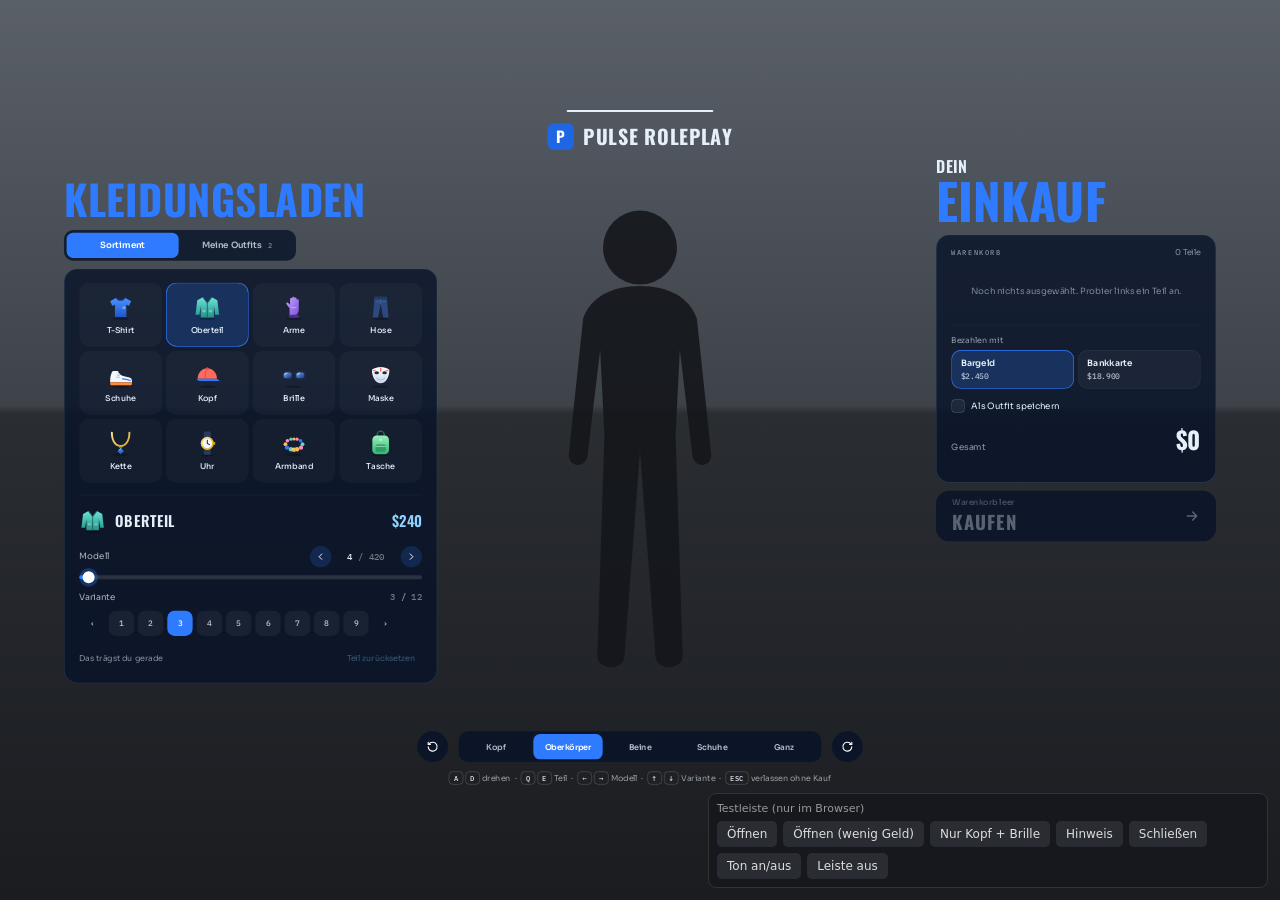
==== pulse_clothing/html/index.html @ 1df21f21 "Add pulse_clothing: clothing shop backend with outfits stored in the database ESX/oxmysql backend fo" ====
<!doctype html>
<html lang="de">
<head>
    <meta charset="utf-8">
    <title>Kleidungsladen</title>
    <link rel="stylesheet" href="css/style.css">
</head>
<body>
<div id="app" class="hidden">
    <!-- Illustrierte Icons -->
    <svg width="0" height="0" style="position:absolute" aria-hidden="true"><defs>
        <linearGradient id="gBlue" x1="0" y1="0" x2="0" y2="1"><stop offset="0" stop-color="#4A94FF"/><stop offset="1" stop-color="#1D57CC"/></linearGradient>
        <linearGradient id="gTeal" x1="0" y1="0" x2="0" y2="1"><stop offset="0" stop-color="#6FE3D6"/><stop offset="1" stop-color="#22948A"/></linearGradient>
        <linearGradient id="gPurple" x1="0" y1="0" x2="1" y2="1"><stop offset="0" stop-color="#C9A6FF"/><stop offset="1" stop-color="#7A4FD8"/></linearGradient>
        <linearGradient id="gLens" x1="0" y1="0" x2="1" y2="1"><stop offset="0" stop-color="#6FB0FF"/><stop offset="1" stop-color="#1A2B6E"/></linearGradient>
        <linearGradient id="gGold" x1="0" y1="0" x2="1" y2="1"><stop offset="0" stop-color="#FFE38A"/><stop offset="1" stop-color="#D9A21E"/></linearGradient>
        <linearGradient id="gGreen" x1="0" y1="0" x2="0" y2="1"><stop offset="0" stop-color="#9BF0BE"/><stop offset="1" stop-color="#2FB673"/></linearGradient>
        <linearGradient id="gPaper" x1="0" y1="0" x2="0" y2="1"><stop offset="0" stop-color="#FFFFFF"/><stop offset="1" stop-color="#C9D6EA"/></linearGradient>

        <symbol id="i-shirt" viewBox="0 0 64 64"><ellipse cx="32" cy="58" rx="19" ry="2.6" fill="#000" opacity=".28"/><path d="M22 10l-14 8 5 11 6-3v28h26V26l6 3 5-11-14-8c-1.5 3.5-5 6-10 6s-8.5-2.5-10-6z" fill="url(#gBlue)"/><path d="M22 10c1.5 3.5 5 6 10 6s8.5-2.5 10-6" stroke="#173F9E" stroke-width="2.4" fill="none"/><rect x="36" y="30" width="7" height="6" rx="1.5" fill="#fff" opacity=".35"/></symbol>
        <symbol id="i-jacket" viewBox="0 0 64 64"><ellipse cx="32" cy="58" rx="19" ry="2.6" fill="#000" opacity=".28"/><path d="M22 9l-13 7-4 33h9l3-21v27h30V28l3 21h9l-4-33-13-7-10 13z" fill="url(#gTeal)"/><path d="M22 9l10 13 10-13" fill="none" stroke="#16655E" stroke-width="2.4" stroke-linejoin="round"/><path d="M32 22v33" stroke="#16655E" stroke-width="2"/><rect x="21" y="38" width="7" height="5" rx="1.5" fill="#fff" opacity=".3"/><rect x="36" y="38" width="7" height="5" rx="1.5" fill="#fff" opacity=".3"/></symbol>
        <symbol id="i-glove" viewBox="0 0 64 64"><ellipse cx="32" cy="58" rx="19" ry="2.6" fill="#000" opacity=".28"/><path d="M22 52V34l-7-9c-1.8-2.4 1.2-5.2 3.4-3.2L23 26V13c0-3.2 5-3.2 5 0v11-14c0-3.2 5-3.2 5 0v14-12c0-3.2 5-3.2 5 0v13-9c0-3.2 5-3.2 5 0v21c0 7-3 11-7 13v1z" fill="url(#gPurple)"/><rect x="21" y="49" width="22" height="7" rx="2" fill="#4B2E9A"/><path d="M27 32c3 1.5 7 1.5 10 0" stroke="#fff" stroke-opacity=".45" stroke-width="2" fill="none" stroke-linecap="round"/></symbol>
        <symbol id="i-pants" viewBox="0 0 64 64"><ellipse cx="32" cy="58" rx="19" ry="2.6" fill="#000" opacity=".28"/><path d="M18 8h28l4 47h-12l-6-30-6 30H14z" fill="#2C4A7E"/><rect x="18" y="8" width="28" height="6" fill="#203A66"/><path d="M32 14v10" stroke="#4E70A8" stroke-width="1.6"/><path d="M21 18c3 2 6 2 8 0M35 18c2 2 5 2 8 0" stroke="#4E70A8" stroke-width="1.6" fill="none" stroke-linecap="round"/></symbol>
        <symbol id="i-shoes" viewBox="0 0 64 64"><ellipse cx="32" cy="58" rx="19" ry="2.6" fill="#000" opacity=".28"/><path d="M8 44c0-8 2-18 6-22h12c1 6 6 10 14 12l12 3c4 1 6 4 6 8v3H8z" fill="#F4F7FC"/><path d="M8 48h50v4c0 1.5-1.2 2.5-2.6 2.5H10.6C9.2 54.5 8 53.5 8 52z" fill="#FF8A3D"/><path d="M26 26l4 3M24 31l5 2M23 36l6 1" stroke="#9DB0CC" stroke-width="1.8" stroke-linecap="round"/><path d="M36 40c6 0 12 1 18 4" stroke="#2F7BFF" stroke-width="2.6" stroke-linecap="round" fill="none"/></symbol>
        <symbol id="i-cap" viewBox="0 0 64 64"><ellipse cx="32" cy="58" rx="19" ry="2.6" fill="#000" opacity=".28"/><path d="M10 40c0-14 10-24 22-24s22 10 22 24z" fill="#FF6B5A"/><path d="M32 16c-4 6-5 15-5 24" stroke="#E04E3E" stroke-width="2.2" fill="none"/><circle cx="32" cy="16" r="2.5" fill="#E04E3E"/><path d="M8 40h40c6 0 10 2 12 5H14c-3 0-6-2-6-5z" fill="#2F7BFF"/></symbol>
        <symbol id="i-glasses" viewBox="0 0 64 64"><ellipse cx="32" cy="58" rx="19" ry="2.6" fill="#000" opacity=".28"/><path d="M4 24l4 2M60 24l-4 2" stroke="#1A2B47" stroke-width="3" stroke-linecap="round"/><rect x="7" y="24" width="21" height="16" rx="6" fill="url(#gLens)" stroke="#1A2B47" stroke-width="2.6"/><rect x="36" y="24" width="21" height="16" rx="6" fill="url(#gLens)" stroke="#1A2B47" stroke-width="2.6"/><path d="M28 29c2.4-2.2 5.6-2.2 8 0" fill="none" stroke="#1A2B47" stroke-width="2.6"/><path d="M11 30l5-3M40 30l5-3" stroke="#fff" stroke-opacity=".75" stroke-width="2" stroke-linecap="round"/></symbol>
        <symbol id="i-mask" viewBox="0 0 64 64"><ellipse cx="32" cy="58" rx="19" ry="2.6" fill="#000" opacity=".28"/><path d="M12 19c6-4 13-6 20-6s14 2 20 6c0 17-8 31-20 31S12 36 12 19z" fill="url(#gPaper)"/><ellipse cx="23" cy="26" rx="5.2" ry="3.6" fill="#1A2B47"/><ellipse cx="41" cy="26" rx="5.2" ry="3.6" fill="#1A2B47"/><path d="M32 14v9" stroke="#FF6B5A" stroke-width="3"/><path d="M15 21l6 1M49 21l-6 1" stroke="#FF6B5A" stroke-width="2.4" stroke-linecap="round"/><path d="M23 38c3 3 6 4 9 4s6-1 9-4" stroke="#9DB0CC" stroke-width="2" fill="none" stroke-linecap="round"/></symbol>
        <symbol id="i-chain" viewBox="0 0 64 64"><ellipse cx="32" cy="58" rx="19" ry="2.6" fill="#000" opacity=".28"/><path d="M12 8c0 19 9 30 20 30s20-11 20-30" fill="none" stroke="url(#gGold)" stroke-width="4.5" stroke-dasharray="3.4 2.2" stroke-linecap="round"/><circle cx="32" cy="40" r="2.6" fill="none" stroke="#D9A21E" stroke-width="2"/><path d="M32 42l7 8-7 7-7-7z" fill="url(#gBlue)"/><path d="M29 47l3-3" stroke="#fff" stroke-opacity=".7" stroke-width="1.6" stroke-linecap="round"/></symbol>
        <symbol id="i-watch" viewBox="0 0 64 64"><ellipse cx="32" cy="60" rx="15" ry="2.2" fill="#000" opacity=".28"/><rect x="24" y="5" width="16" height="15" rx="3" fill="#2B3A55"/><rect x="24" y="44" width="16" height="14" rx="3" fill="#2B3A55"/><circle cx="32" cy="32" r="15" fill="url(#gGold)"/><circle cx="32" cy="32" r="11" fill="#F4F7FC"/><path d="M32 25v7l5 3" stroke="#1A2B47" stroke-width="2.4" stroke-linecap="round" fill="none"/><rect x="46" y="29" width="4" height="6" rx="1" fill="#D9A21E"/></symbol>
        <symbol id="i-bracelet" viewBox="0 0 64 64"><ellipse cx="32" cy="58" rx="19" ry="2.6" fill="#000" opacity=".28"/><ellipse cx="32" cy="34" rx="20" ry="12" fill="none" stroke="#2B3A55" stroke-width="2"/><circle cx="25" cy="22.5" r="3.6" fill="#5FD3C6"/><circle cx="32" cy="22" r="3.6" fill="#FFB85C"/><circle cx="39" cy="22.5" r="3.6" fill="#FF8FB8"/><circle cx="47" cy="26" r="4" fill="#2F7BFF"/><circle cx="17" cy="26" r="4" fill="#FF8FB8"/><circle cx="12.5" cy="34" r="4.4" fill="#FFB85C"/><circle cx="51.5" cy="34" r="4.4" fill="#5FD3C6"/><circle cx="16" cy="42" r="4.8" fill="#2F7BFF"/><circle cx="48" cy="42" r="4.8" fill="#FF8FB8"/><circle cx="25" cy="45.5" r="5" fill="#5FD3C6"/><circle cx="39" cy="45.5" r="5" fill="#FFB85C"/><circle cx="32" cy="46.5" r="5.2" fill="url(#gGold)"/></symbol>
        <symbol id="i-bag" viewBox="0 0 64 64"><ellipse cx="32" cy="59" rx="19" ry="2.6" fill="#000" opacity=".28"/><path d="M24 15v-3a8 8 0 0 1 16 0v3" fill="none" stroke="#1F7A4D" stroke-width="3"/><rect x="13" y="14" width="38" height="43" rx="10" fill="url(#gGreen)"/><rect x="20" y="34" width="24" height="17" rx="5" fill="#1F7A4D" opacity=".55"/><path d="M20 39h24" stroke="#9BF0BE" stroke-width="1.6"/><rect x="29" y="22" width="6" height="4" rx="1" fill="#fff" opacity=".55"/></symbol>
    </defs></svg>

    <div class="stage">
        <!-- Marke -->
        <header class="brand">
            <i class="brand-line"></i>
            <div class="brand-row">
                <span class="logo" id="logo"><span class="lp">P</span></span>
                <span class="brand-name" id="brandName">PULSE ROLEPLAY</span>
            </div>
        </header>

        <!-- Links: Auswahl -->
        <div class="col left">
            <h1 class="title" id="shopTitle">KLEIDUNGSLADEN</h1>

            <div class="seg tabs" id="tabs" role="tablist">
                <i class="seg-hl" id="tabHl"></i>
                <button type="button" role="tab" data-tab="shop" class="on">Sortiment</button>
                <button type="button" role="tab" data-tab="outfits">Meine Outfits <b class="cnt" id="outfitCount">0</b></button>
            </div>

            <section class="panel pick">
                <div class="view" id="viewShop">
                    <div class="tiles" id="tiles"></div>

                    <div class="editor">
                        <div class="ed-head">
                            <svg class="ed-ic" width="40" height="40" viewBox="0 0 64 64" aria-hidden="true"><use id="edIcon" href="#i-jacket"/></svg>
                            <span class="ed-name" id="edName">OBERTEIL</span>
                            <span class="ed-price" id="edPrice">$0</span>
                        </div>

                        <div class="row">
                            <div class="row-top">
                                <label for="mdl">Modell</label>
                                <div class="stepper">
                                    <button type="button" class="arr" data-step="-1" aria-label="Vorheriges Modell"><svg width="14" height="14" viewBox="0 0 24 24" fill="none" stroke="currentColor" stroke-width="2.4" stroke-linecap="round" stroke-linejoin="round" aria-hidden="true"><path d="M15 5l-7 7 7 7"/></svg></button>
                                    <span class="num"><b id="dNum">0</b><span> / <span id="dMax">0</span></span></span>
                                    <button type="button" class="arr" data-step="1" aria-label="Nächstes Modell"><svg width="14" height="14" viewBox="0 0 24 24" fill="none" stroke="currentColor" stroke-width="2.4" stroke-linecap="round" stroke-linejoin="round" aria-hidden="true"><path d="M9 5l7 7-7 7"/></svg></button>
                                </div>
                            </div>
                            <input id="mdl" type="range" min="0" max="10" value="0">
                        </div>

                        <div class="row">
                            <div class="row-top">
                                <span>Variante</span>
                                <span class="num dim"><span id="tNum">1</span> / <span id="tMax">1</span></span>
                            </div>
                            <div class="chips" id="chips"></div>
                        </div>

                        <div class="ed-foot">
                            <span id="edState">Das trägst du gerade</span>
                            <button type="button" class="link" id="btnRevert">Teil zurücksetzen</button>
                        </div>
                    </div>
                </div>

                <div class="view" id="viewOutfits" hidden>
                    <div class="outfits" id="outfits"></div>
                    <p class="hint">Outfits speicherst du rechts beim Bezahlen. Anziehen ist hier kostenlos.</p>
                </div>
            </section>
        </div>

        <!-- Kamera -->
        <div class="cam">
            <button type="button" class="rnd" data-rot="-1" aria-label="Nach links drehen"><svg width="20" height="20" viewBox="0 0 24 24" fill="none" stroke="currentColor" stroke-width="2" stroke-linecap="round" stroke-linejoin="round" aria-hidden="true"><path d="M4 12a8 8 0 1 0 2.4-5.7"/><path d="M4 4v4h4"/></svg></button>
            <div class="seg" id="camSeg">
                <i class="seg-hl" id="camHl"></i>
                <button type="button" data-cam="head">Kopf</button>
                <button type="button" data-cam="body" class="on">Oberkörper</button>
                <button type="button" data-cam="legs">Beine</button>
                <button type="button" data-cam="feet">Schuhe</button>
                <button type="button" data-cam="full">Ganz</button>
            </div>
            <button type="button" class="rnd" data-rot="1" aria-label="Nach rechts drehen"><svg width="20" height="20" viewBox="0 0 24 24" fill="none" stroke="currentColor" stroke-width="2" stroke-linecap="round" stroke-linejoin="round" aria-hidden="true"><path d="M20 12a8 8 0 1 1-2.4-5.7"/><path d="M20 4v4h-4"/></svg></button>
        </div>
        <p class="keys"><kbd>A</kbd> <kbd>D</kbd> drehen &nbsp;·&nbsp; <kbd>Q</kbd> <kbd>E</kbd> Teil &nbsp;·&nbsp; <kbd>←</kbd> <kbd>→</kbd> Modell &nbsp;·&nbsp; <kbd>↑</kbd> <kbd>↓</kbd> Variante &nbsp;·&nbsp; <kbd>ESC</kbd> verlassen ohne Kauf</p>

        <!-- Rechts: Einkauf -->
        <div class="col right">
            <span class="kick">DEIN</span>
            <span class="title">EINKAUF</span>

            <section class="panel cart">
                <div class="cart-head"><span class="mk">WARENKORB</span><span id="cartCount">0 Teile</span></div>
                <div class="cart-list" id="cartList"></div>

                <div class="pay">
                    <span class="lbl">Bezahlen mit</span>
                    <div class="pay-grid">
                        <button type="button" class="pm on" data-pay="cash"><b>Bargeld</b><span id="cash">$0</span></button>
                        <button type="button" class="pm" data-pay="bank"><b>Bankkarte</b><span id="bank">$0</span></button>
                    </div>
                </div>

                <div class="save">
                    <label class="chk"><input type="checkbox" id="saveChk"><i class="box"><svg width="12" height="12" viewBox="0 0 24 24" fill="none" stroke="#fff" stroke-width="3.4" stroke-linecap="round" stroke-linejoin="round" aria-hidden="true"><path d="M5 12.5l4.5 4.5L19 7.5"/></svg></i>Als Outfit speichern</label>
                    <div class="save-in" id="saveIn"><input type="text" id="outfitName" maxlength="24" placeholder="z. B. Freizeit" aria-label="Name des Outfits" spellcheck="false"></div>
                </div>

                <div class="total"><span>Gesamt</span><b id="total">$0</b></div>
                <span class="err" id="payErr"></span>
            </section>

            <button type="button" class="go" id="btnBuy" disabled>
                <span><small id="buySmall">Warenkorb leer</small><b>KAUFEN</b></span>
                <svg width="24" height="24" viewBox="0 0 24 24" fill="none" stroke="currentColor" stroke-width="2.2" stroke-linecap="round" stroke-linejoin="round" aria-hidden="true"><path d="M5 12h14M13 6l6 6-6 6"/></svg>
            </button>
        </div>

        <div class="toasts" id="toasts"></div>
    </div>
</div>

<script src="js/core.js"></script>
<script src="js/app.js"></script>
</body>
</html>
---- pulse_clothing/html/css/style.css ----
/* Kleidungsladen · style.css
   Für FiveM (CEF): Animationen nur über transform und opacity, kein backdrop-filter. */

@font-face { font-family: 'Sora'; src: url(../fonts/sora-latin-400-normal.woff2) format('woff2'); font-weight: 400; }
@font-face { font-family: 'Sora'; src: url(../fonts/sora-latin-500-normal.woff2) format('woff2'); font-weight: 500; }
@font-face { font-family: 'Sora'; src: url(../fonts/sora-latin-600-normal.woff2) format('woff2'); font-weight: 600; }
@font-face { font-family: 'Oswald'; src: url(../fonts/oswald-latin-600-normal.woff2) format('woff2'); font-weight: 600; }
@font-face { font-family: 'Oswald'; src: url(../fonts/oswald-latin-700-normal.woff2) format('woff2'); font-weight: 700; }
@font-face { font-family: 'Plex Mono'; src: url(../fonts/ibm-plex-mono-latin-500-normal.woff2) format('woff2'); font-weight: 500; }

:root {
    --s: 1;
    --blue: #2F7BFF;
    --blue-h: #3B86FF;
    --blue-d: #1F66E5;
    --ice: #8FD3FF;
    --text: #E6F0FB;
    --dim: rgba(230, 240, 251, 0.62);
    --faint: rgba(230, 240, 251, 0.45);
    --coral: #FF7A8A;
    --panel: rgba(8, 19, 40, 0.8);
    --line: rgba(143, 211, 255, 0.16);
    --ease: cubic-bezier(.22, .8, .24, 1);
    --spring: cubic-bezier(.34, 1.4, .5, 1);
}

* { box-sizing: border-box; margin: 0; padding: 0; }
html, body { width: 100%; height: 100%; overflow: hidden; background: transparent; }
body { font-family: 'Sora', system-ui, sans-serif; color: var(--text); -webkit-font-smoothing: antialiased; user-select: none; }
button, input { font: inherit; color: inherit; }
button { border: 0; background: none; cursor: pointer; transition: background-color .22s ease, box-shadow .22s ease, color .22s ease, transform .18s var(--ease), opacity .22s ease; }
button:active:not(:disabled) { transform: scale(.96); }
button:focus-visible, input:focus-visible { outline: 2px solid var(--ice); outline-offset: 2px; }
svg { display: block; }
[hidden] { display: none !important; }

#app { position: fixed; inset: 0; }
#app.hidden { visibility: hidden; }

/* 1920×1080 Bühne, skaliert auf jede Auflösung */
.stage {
    position: absolute; left: 50%; top: 50%; width: 1920px; height: 1080px;
    transform: translate(-50%, -50%) scale(var(--s));
}

/* ---------- Marke ---------- */
.brand { position: absolute; left: 0; right: 0; top: 30px; display: flex; flex-direction: column; align-items: center; gap: 14px; pointer-events: none; }
.brand-line { width: 220px; height: 3px; border-radius: 2px; background: var(--text); transform-origin: center; }
.brand-row { display: flex; align-items: center; gap: 14px; }
.logo { position: relative; width: 40px; height: 40px; border-radius: 10px; overflow: hidden; display: grid; place-items: center; }
.logo img { width: 100%; height: 100%; object-fit: contain; }
.logo.fb { background: var(--blue-d); }
.logo .lp { display: none; font-family: 'Oswald', sans-serif; font-weight: 700; font-size: 23px; color: #fff; }
.logo.fb .lp { display: block; }
.brand-name { font-family: 'Oswald', sans-serif; font-weight: 700; font-size: 30px; letter-spacing: 0.04em; }

/* ---------- Spalten ---------- */
.col { position: absolute; top: 96px; display: flex; flex-direction: column; }
.col.left { left: 96px; width: 560px; }
.col.right { right: 96px; width: 420px; }
.title { font-family: 'Oswald', sans-serif; font-weight: 700; font-size: 74px; line-height: .9; color: var(--blue); }
.col.left .title { margin-top: 40px; font-size: 62px; letter-spacing: .01em; }
.kick { font-family: 'Oswald', sans-serif; font-weight: 600; font-size: 24px; letter-spacing: .02em; }

.panel { position: relative; background: var(--panel); border: 1px solid var(--line); border-radius: 20px; }

/* Einblenden */
.col.left, .col.right, .cam, .keys, .brand { opacity: 0; transition: opacity .45s ease, transform .55s var(--ease); }
.col.left { transform: translateX(-36px); }
.col.right { transform: translateX(36px); }
.cam, .keys { transform: translateY(24px); }
.brand { transform: translateY(-14px); }
#app.open .col.left, #app.open .col.right, #app.open .cam, #app.open .keys, #app.open .brand { opacity: 1; transform: none; }
#app.open .col.right { transition-delay: .06s; }
#app.open .cam, #app.open .keys { transition-delay: .12s; }

/* ---------- Segment-Schalter mit gleitender Markierung ---------- */
.seg { position: relative; display: flex; gap: 4px; padding: 4px; background: var(--panel); border-radius: 14px; }
.seg button { position: relative; z-index: 1; height: 38px; padding: 0; border-radius: 10px; font-size: 13px; font-weight: 600; color: rgba(230, 240, 251, .75); }
.seg button.on { color: #fff; }
.seg button:not(.on):hover { color: #fff; background: rgba(255, 255, 255, .05); }
.seg-hl { position: absolute; left: 4px; top: 4px; height: 38px; border-radius: 10px; background: var(--blue); transition: transform .38s var(--ease); }
.tabs { margin-top: 18px; align-self: flex-start; }
.tabs button { width: 168px; }
.tabs .seg-hl { width: 168px; }
.cnt { margin-left: 6px; font-family: 'Plex Mono', monospace; font-size: 11px; font-weight: 500; opacity: .7; }

/* ---------- Auswahl ---------- */
.pick { margin-top: 12px; padding: 20px 22px 22px; }
.view { animation: viewIn .35s var(--ease) both; }
@keyframes viewIn { from { opacity: 0; transform: translateY(8px); } to { opacity: 1; transform: none; } }

.tiles { display: grid; grid-template-columns: repeat(4, minmax(0, 1fr)); gap: 6px; }
.tile {
    position: relative; height: 96px; border-radius: 16px; display: flex; flex-direction: column; align-items: center; justify-content: center; gap: 6px;
    background: rgba(255, 255, 255, .03); box-shadow: inset 0 0 0 1px transparent;
    animation: tileIn .45s var(--ease) both; animation-delay: calc(var(--i) * 25ms + .1s);
}
.tile svg { transition: transform .3s var(--spring); }
.tile:hover { background: rgba(143, 211, 255, .08); }
.tile:hover svg { transform: translateY(-2px) scale(1.06); }
.tile.on { background: rgba(47, 123, 255, .22); box-shadow: inset 0 0 0 1px var(--blue); }
.tile span { font-size: 12px; font-weight: 500; }
.tile .dot { position: absolute; right: 9px; top: 9px; width: 7px; height: 7px; border-radius: 50%; background: var(--ice); opacity: 0; transform: scale(.3); transition: opacity .25s ease, transform .3s var(--spring); }
.tile.changed .dot { opacity: 1; transform: none; }
@keyframes tileIn { from { opacity: 0; transform: translateY(10px) scale(.96); } to { opacity: 1; transform: none; } }

.editor { margin-top: 18px; padding-top: 18px; border-top: 1px solid rgba(143, 211, 255, .1); display: flex; flex-direction: column; gap: 18px; }
.ed-head { display: flex; align-items: center; gap: 14px; }
.ed-head.swap .ed-ic, .ed-head.swap .ed-name { animation: swapIn .35s var(--ease) both; }
@keyframes swapIn { from { opacity: 0; transform: translateX(-8px); } to { opacity: 1; transform: none; } }
.ed-name { flex: 1; font-family: 'Oswald', sans-serif; font-weight: 600; font-size: 22px; letter-spacing: .03em; }
.ed-price { font-family: 'Oswald', sans-serif; font-weight: 600; font-size: 22px; color: var(--ice); }

.row { display: flex; flex-direction: column; gap: 12px; }
.row-top { display: flex; align-items: center; justify-content: space-between; font-size: 13px; color: rgba(230, 240, 251, .72); }
.stepper { display: flex; align-items: center; gap: 6px; }
.arr { width: 32px; height: 32px; border-radius: 50%; display: grid; place-items: center; background: rgba(47, 123, 255, .18); color: #fff; }
.arr:hover { background: rgba(47, 123, 255, .34); }
.num { min-width: 92px; text-align: center; font-family: 'Plex Mono', monospace; font-size: 14px; color: var(--text); }
.num > span { color: var(--faint); }
.num.dim { min-width: 0; font-size: 13px; color: var(--dim); }
#dNum { display: inline-block; font-weight: 500; }
#dNum.bump { animation: bump .28s var(--spring); }
@keyframes bump { from { transform: translateY(-4px); opacity: .4; } to { transform: none; opacity: 1; } }

input[type=range] { -webkit-appearance: none; appearance: none; width: 100%; height: 6px; border-radius: 3px; outline: none; cursor: pointer; background: linear-gradient(90deg, var(--blue) var(--p, 0%), rgba(255, 255, 255, .12) var(--p, 0%)); }
input[type=range]::-webkit-slider-thumb { -webkit-appearance: none; width: 18px; height: 18px; border-radius: 50%; background: #fff; box-shadow: 0 0 0 5px rgba(47, 123, 255, .3); transition: box-shadow .2s ease, transform .2s var(--spring); }
input[type=range]:hover::-webkit-slider-thumb { box-shadow: 0 0 0 8px rgba(47, 123, 255, .3); }
input[type=range]:active::-webkit-slider-thumb { transform: scale(1.1); }

.chips { display: flex; flex-wrap: wrap; gap: 6px; }
.chip { width: 38px; height: 38px; border-radius: 11px; font-family: 'Plex Mono', monospace; font-size: 12px; font-weight: 500; background: rgba(255, 255, 255, .05); color: rgba(230, 240, 251, .8); }
.chip:hover { background: rgba(143, 211, 255, .14); }
.chip.on { background: var(--blue); color: #fff; }
.chip.nav { color: var(--ice); background: transparent; }

.ed-foot { display: flex; justify-content: space-between; align-items: center; font-size: 12px; color: rgba(230, 240, 251, .55); }
.link { height: 30px; padding: 0 10px; border-radius: 8px; color: var(--ice); font-size: 12px; }
.link:hover { background: rgba(143, 211, 255, .1); }
.link:disabled { opacity: .35; cursor: default; }

/* Outfits */
.outfits { display: flex; flex-direction: column; gap: 6px; }
.of { display: flex; align-items: center; gap: 14px; height: 64px; padding: 0 12px; border-radius: 14px; background: rgba(255, 255, 255, .03); animation: listIn .38s var(--ease) both; animation-delay: calc(var(--i) * 40ms); }
.of.out { animation: listOut .28s ease both; }
.of-ics { display: flex; gap: 2px; }
.of-txt { flex: 1; min-width: 0; display: flex; flex-direction: column; gap: 3px; }
.of-txt b { font-size: 14px; font-weight: 500; overflow: hidden; text-overflow: ellipsis; white-space: nowrap; }
.of-txt span { font-size: 12px; color: rgba(230, 240, 251, .5); }
.wear { height: 34px; padding: 0 14px; border-radius: 10px; background: rgba(47, 123, 255, .2); font-size: 12px; font-weight: 600; }
.wear:hover { background: rgba(47, 123, 255, .38); }
.x { width: 34px; height: 34px; border-radius: 50%; display: grid; place-items: center; color: rgba(230, 240, 251, .5); }
.x:hover { color: var(--coral); background: rgba(255, 122, 138, .1); }
.empty { padding: 26px 0; text-align: center; font-size: 13px; color: rgba(230, 240, 251, .5); }
.hint { margin-top: 12px; font-size: 12px; line-height: 1.5; color: rgba(230, 240, 251, .5); }
@keyframes listIn { from { opacity: 0; transform: translateX(-10px); } to { opacity: 1; transform: none; } }
@keyframes listOut { to { opacity: 0; transform: translateX(16px); } }

/* ---------- Kamera ---------- */
.cam { position: absolute; left: 560px; width: 800px; top: 962px; display: flex; justify-content: center; align-items: center; gap: 16px; }
.cam .seg button { width: 104px; font-size: 12px; }
.cam .seg-hl { width: 104px; }
.rnd { width: 46px; height: 46px; border-radius: 50%; display: grid; place-items: center; background: var(--panel); color: #fff; }
.rnd:hover { background: rgba(47, 123, 255, .35); }
.keys { position: absolute; left: 0; right: 0; top: 1022px; text-align: center; font-size: 12px; color: rgba(230, 240, 251, .6); }
kbd { display: inline-block; min-width: 22px; padding: 2px 6px; border: 1px solid rgba(255, 255, 255, .22); border-radius: 6px; font-family: 'Plex Mono', monospace; font-size: 11px; color: var(--text); }

/* ---------- Warenkorb ---------- */
.cart { margin-top: 18px; padding: 18px 22px 20px; display: flex; flex-direction: column; gap: 16px; }
.cart-head { display: flex; justify-content: space-between; align-items: baseline; font-size: 12px; color: rgba(230, 240, 251, .55); }
.mk { font-family: 'Plex Mono', monospace; font-size: 11px; letter-spacing: .12em; }
.cart-list { display: flex; flex-direction: column; gap: 4px; min-height: 64px; max-height: 300px; overflow-y: auto; }
.cart-list::-webkit-scrollbar { width: 3px; }
.cart-list::-webkit-scrollbar-thumb { background: rgba(143, 211, 255, .25); border-radius: 2px; }
.ci { flex: none; display: flex; align-items: center; gap: 12px; height: 56px; padding: 0 6px 0 8px; border-radius: 14px; background: rgba(255, 255, 255, .03); animation: listIn .35s var(--ease) both; }
.ci.out { animation: listOut .26s ease both; }
.ci-txt { flex: 1; min-width: 0; display: flex; flex-direction: column; gap: 2px; }
.ci-txt b { font-size: 14px; font-weight: 500; }
.ci-txt span { font-family: 'Plex Mono', monospace; font-size: 11px; color: rgba(230, 240, 251, .5); }
.ci-p { font-family: 'Plex Mono', monospace; font-size: 14px; }

.pay { display: flex; flex-direction: column; gap: 8px; padding-top: 14px; border-top: 1px solid rgba(143, 211, 255, .1); }
.lbl { font-size: 12px; color: rgba(230, 240, 251, .6); }
.pay-grid { display: grid; grid-template-columns: repeat(2, minmax(0, 1fr)); gap: 6px; }
.pm { height: 58px; padding: 0 14px; border-radius: 14px; display: flex; flex-direction: column; align-items: flex-start; justify-content: center; gap: 3px; background: rgba(255, 255, 255, .04); box-shadow: inset 0 0 0 1px rgba(255, 255, 255, .06); text-align: left; }
.pm:hover { background: rgba(143, 211, 255, .07); }
.pm.on { background: rgba(47, 123, 255, .22); box-shadow: inset 0 0 0 1px var(--blue); }
.pm b { font-size: 13px; font-weight: 600; }
.pm span { font-family: 'Plex Mono', monospace; font-size: 12px; opacity: .75; }
.pm.low span { color: var(--coral); opacity: 1; }

.save { display: flex; flex-direction: column; gap: 8px; }
.chk { display: flex; align-items: center; gap: 10px; font-size: 13px; cursor: pointer; }
.chk input { position: absolute; opacity: 0; pointer-events: none; }
.box { width: 20px; height: 20px; border-radius: 6px; display: grid; place-items: center; background: rgba(255, 255, 255, .06); box-shadow: inset 0 0 0 1px rgba(143, 211, 255, .3); transition: background-color .2s ease, box-shadow .2s ease; }
.box svg { opacity: 0; transform: scale(.4); transition: opacity .2s ease, transform .25s var(--spring); }
.chk input:checked + .box { background: var(--blue); box-shadow: inset 0 0 0 1px var(--blue); }
.chk input:checked + .box svg { opacity: 1; transform: none; }
.chk input:focus-visible + .box { outline: 2px solid var(--ice); outline-offset: 2px; }
.save-in { display: none; }
.save-in.on { display: block; animation: viewIn .3s var(--ease) both; }
.save-in input { width: 100%; height: 42px; padding: 0 14px; border-radius: 12px; background: rgba(255, 255, 255, .05); border: 1px solid rgba(143, 211, 255, .2); font-size: 14px; outline: none; transition: border-color .22s ease; user-select: text; }
.save-in input:focus { border-color: rgba(47, 123, 255, .75); }
.save-in input.need { border-color: var(--coral); }
.save-in input::placeholder { color: rgba(230, 240, 251, .35); }

.total { display: flex; justify-content: space-between; align-items: baseline; padding-top: 6px; font-size: 13px; color: rgba(230, 240, 251, .6); }
.total b { font-family: 'Oswald', sans-serif; font-weight: 700; font-size: 36px; line-height: 1; color: var(--text); }
.total b.bump { animation: bump .3s var(--spring); }
.err { min-height: 16px; margin-top: -8px; text-align: right; font-size: 12px; color: var(--coral); opacity: 0; transition: opacity .2s ease; }
.err.on { opacity: 1; }

.go { position: relative; overflow: hidden; margin-top: 12px; height: 76px; padding: 0 24px; border-radius: 20px; display: flex; align-items: center; justify-content: space-between; text-align: left; background: var(--blue); color: #fff; font-family: 'Oswald', sans-serif; font-size: 28px; letter-spacing: .06em; }
.go span { display: flex; flex-direction: column; gap: 2px; }
.go small { font-family: 'Sora', sans-serif; font-size: 12px; font-weight: 500; letter-spacing: 0; opacity: .8; }
.go b { font-weight: 700; }
.go svg { transition: transform .3s var(--spring); }
.go:not(:disabled):hover { background: var(--blue-h); }
.go:not(:disabled):hover svg { transform: translateX(4px); }
.go:disabled { background: var(--panel); color: rgba(230, 240, 251, .35); cursor: not-allowed; }
.go.busy::after { content: ''; position: absolute; left: 0; bottom: 0; width: 100%; height: 3px; background: rgba(255, 255, 255, .7); transform-origin: left; animation: busy 1s ease-in-out infinite; }
@keyframes busy { 0% { transform: scaleX(0); } 60% { transform: scaleX(1); opacity: 1; } 100% { transform: scaleX(1); opacity: 0; } }

/* ---------- Hinweise ---------- */
.toasts { position: absolute; left: 0; right: 0; top: 120px; display: flex; flex-direction: column; align-items: center; gap: 8px; pointer-events: none; }
.toast { display: flex; align-items: center; gap: 12px; padding: 13px 20px 13px 14px; border-radius: 16px; background: rgba(8, 19, 40, .94); border: 1px solid rgba(143, 211, 255, .28); font-size: 14px; animation: toastIn .4s var(--spring) both; }
.toast.out { animation: toastOut .3s ease both; }
.toast .t-ic { width: 26px; height: 26px; border-radius: 50%; display: grid; place-items: center; background: var(--blue); }
.toast.error .t-ic { background: var(--coral); }
@keyframes toastIn { from { opacity: 0; transform: translateY(-14px) scale(.96); } to { opacity: 1; transform: none; } }
@keyframes toastOut { to { opacity: 0; transform: translateY(-10px); } }

/* ---------- nur im Browser ---------- */
body.is-browser { background: linear-gradient(180deg, #5A6068 0%, #3E434A 45%, #2A2D32 46%, #1A1C20 100%); }
.ped-ph { position: absolute; left: 800px; top: 150px; width: 320px; height: 770px; opacity: .9; }
.testbar { position: fixed; right: 12px; bottom: 12px; z-index: 99; display: flex; flex-wrap: wrap; gap: 6px; max-width: 560px; padding: 8px; border-radius: 8px; background: #16181d; border: 1px solid #333; font: 12px system-ui, sans-serif; }
.testbar b { width: 100%; font-size: 11px; color: #999; font-weight: 500; }
.testbar button { padding: 6px 10px; border-radius: 5px; background: #2a2c33; color: #ddd; }
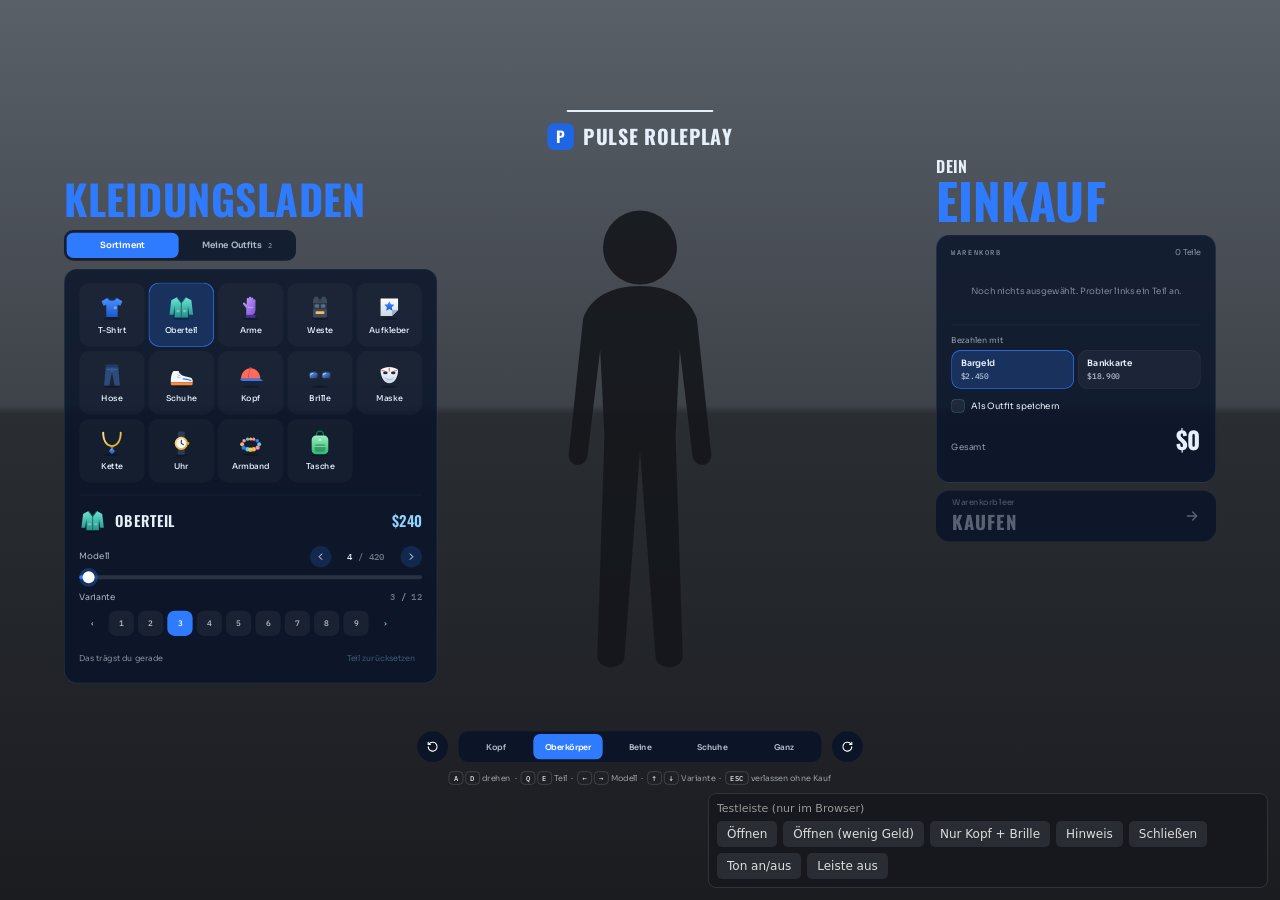
==== commit dde5351d: "pulse_clothing: add vests (bproof) and decals categories New categories with icons in the UI and mat" ====
--- a/pulse_clothing/html/index.html
+++ b/pulse_clothing/html/index.html
@@ -20,6 +20,8 @@
         <symbol id="i-shirt" viewBox="0 0 64 64"><ellipse cx="32" cy="58" rx="19" ry="2.6" fill="#000" opacity=".28"/><path d="M22 10l-14 8 5 11 6-3v28h26V26l6 3 5-11-14-8c-1.5 3.5-5 6-10 6s-8.5-2.5-10-6z" fill="url(#gBlue)"/><path d="M22 10c1.5 3.5 5 6 10 6s8.5-2.5 10-6" stroke="#173F9E" stroke-width="2.4" fill="none"/><rect x="36" y="30" width="7" height="6" rx="1.5" fill="#fff" opacity=".35"/></symbol>
         <symbol id="i-jacket" viewBox="0 0 64 64"><ellipse cx="32" cy="58" rx="19" ry="2.6" fill="#000" opacity=".28"/><path d="M22 9l-13 7-4 33h9l3-21v27h30V28l3 21h9l-4-33-13-7-10 13z" fill="url(#gTeal)"/><path d="M22 9l10 13 10-13" fill="none" stroke="#16655E" stroke-width="2.4" stroke-linejoin="round"/><path d="M32 22v33" stroke="#16655E" stroke-width="2"/><rect x="21" y="38" width="7" height="5" rx="1.5" fill="#fff" opacity=".3"/><rect x="36" y="38" width="7" height="5" rx="1.5" fill="#fff" opacity=".3"/></symbol>
         <symbol id="i-glove" viewBox="0 0 64 64"><ellipse cx="32" cy="58" rx="19" ry="2.6" fill="#000" opacity=".28"/><path d="M22 52V34l-7-9c-1.8-2.4 1.2-5.2 3.4-3.2L23 26V13c0-3.2 5-3.2 5 0v11-14c0-3.2 5-3.2 5 0v14-12c0-3.2 5-3.2 5 0v13-9c0-3.2 5-3.2 5 0v21c0 7-3 11-7 13v1z" fill="url(#gPurple)"/><rect x="21" y="49" width="22" height="7" rx="2" fill="#4B2E9A"/><path d="M27 32c3 1.5 7 1.5 10 0" stroke="#fff" stroke-opacity=".45" stroke-width="2" fill="none" stroke-linecap="round"/></symbol>
+        <symbol id="i-vest" viewBox="0 0 64 64"><ellipse cx="32" cy="58" rx="19" ry="2.6" fill="#000" opacity=".28"/><path d="M20 8h7c1 4 3 6 5 6s4-2 5-6h7l4 8v36c0 2-1.5 3-3 3H19c-1.5 0-3-1-3-3V16z" fill="#3D4A5C"/><path d="M16 22h32v14H16z" fill="#2B3646"/><rect x="20" y="25" width="10" height="8" rx="1.5" fill="#5B6B82"/><rect x="34" y="25" width="10" height="8" rx="1.5" fill="#5B6B82"/><rect x="22" y="41" width="20" height="6" rx="1.5" fill="#FFB85C"/><path d="M32 14v6" stroke="#2B3646" stroke-width="2"/></symbol>
+        <symbol id="i-decal" viewBox="0 0 64 64"><ellipse cx="32" cy="58" rx="19" ry="2.6" fill="#000" opacity=".28"/><path d="M12 12h40v26L38 52H12z" fill="url(#gPaper)"/><path d="M38 52V40c0-1 1-2 2-2h12z" fill="#9DB0CC"/><path d="M32 18l3.5 7.2 7.9 1.1-5.7 5.6 1.3 7.8-7-3.7-7 3.7 1.3-7.8-5.7-5.6 7.9-1.1z" fill="url(#gBlue)"/></symbol>
         <symbol id="i-pants" viewBox="0 0 64 64"><ellipse cx="32" cy="58" rx="19" ry="2.6" fill="#000" opacity=".28"/><path d="M18 8h28l4 47h-12l-6-30-6 30H14z" fill="#2C4A7E"/><rect x="18" y="8" width="28" height="6" fill="#203A66"/><path d="M32 14v10" stroke="#4E70A8" stroke-width="1.6"/><path d="M21 18c3 2 6 2 8 0M35 18c2 2 5 2 8 0" stroke="#4E70A8" stroke-width="1.6" fill="none" stroke-linecap="round"/></symbol>
         <symbol id="i-shoes" viewBox="0 0 64 64"><ellipse cx="32" cy="58" rx="19" ry="2.6" fill="#000" opacity=".28"/><path d="M8 44c0-8 2-18 6-22h12c1 6 6 10 14 12l12 3c4 1 6 4 6 8v3H8z" fill="#F4F7FC"/><path d="M8 48h50v4c0 1.5-1.2 2.5-2.6 2.5H10.6C9.2 54.5 8 53.5 8 52z" fill="#FF8A3D"/><path d="M26 26l4 3M24 31l5 2M23 36l6 1" stroke="#9DB0CC" stroke-width="1.8" stroke-linecap="round"/><path d="M36 40c6 0 12 1 18 4" stroke="#2F7BFF" stroke-width="2.6" stroke-linecap="round" fill="none"/></symbol>
         <symbol id="i-cap" viewBox="0 0 64 64"><ellipse cx="32" cy="58" rx="19" ry="2.6" fill="#000" opacity=".28"/><path d="M10 40c0-14 10-24 22-24s22 10 22 24z" fill="#FF6B5A"/><path d="M32 16c-4 6-5 15-5 24" stroke="#E04E3E" stroke-width="2.2" fill="none"/><circle cx="32" cy="16" r="2.5" fill="#E04E3E"/><path d="M8 40h40c6 0 10 2 12 5H14c-3 0-6-2-6-5z" fill="#2F7BFF"/></symbol>
--- a/pulse_clothing/html/css/style.css
+++ b/pulse_clothing/html/css/style.css
@@ -90,7 +90,7 @@
 .view { animation: viewIn .35s var(--ease) both; }
 @keyframes viewIn { from { opacity: 0; transform: translateY(8px); } to { opacity: 1; transform: none; } }
 
-.tiles { display: grid; grid-template-columns: repeat(4, minmax(0, 1fr)); gap: 6px; }
+.tiles { display: grid; grid-template-columns: repeat(5, minmax(0, 1fr)); gap: 6px; }
 .tile {
     position: relative; height: 96px; border-radius: 16px; display: flex; flex-direction: column; align-items: center; justify-content: center; gap: 6px;
     background: rgba(255, 255, 255, .03); box-shadow: inset 0 0 0 1px transparent;
